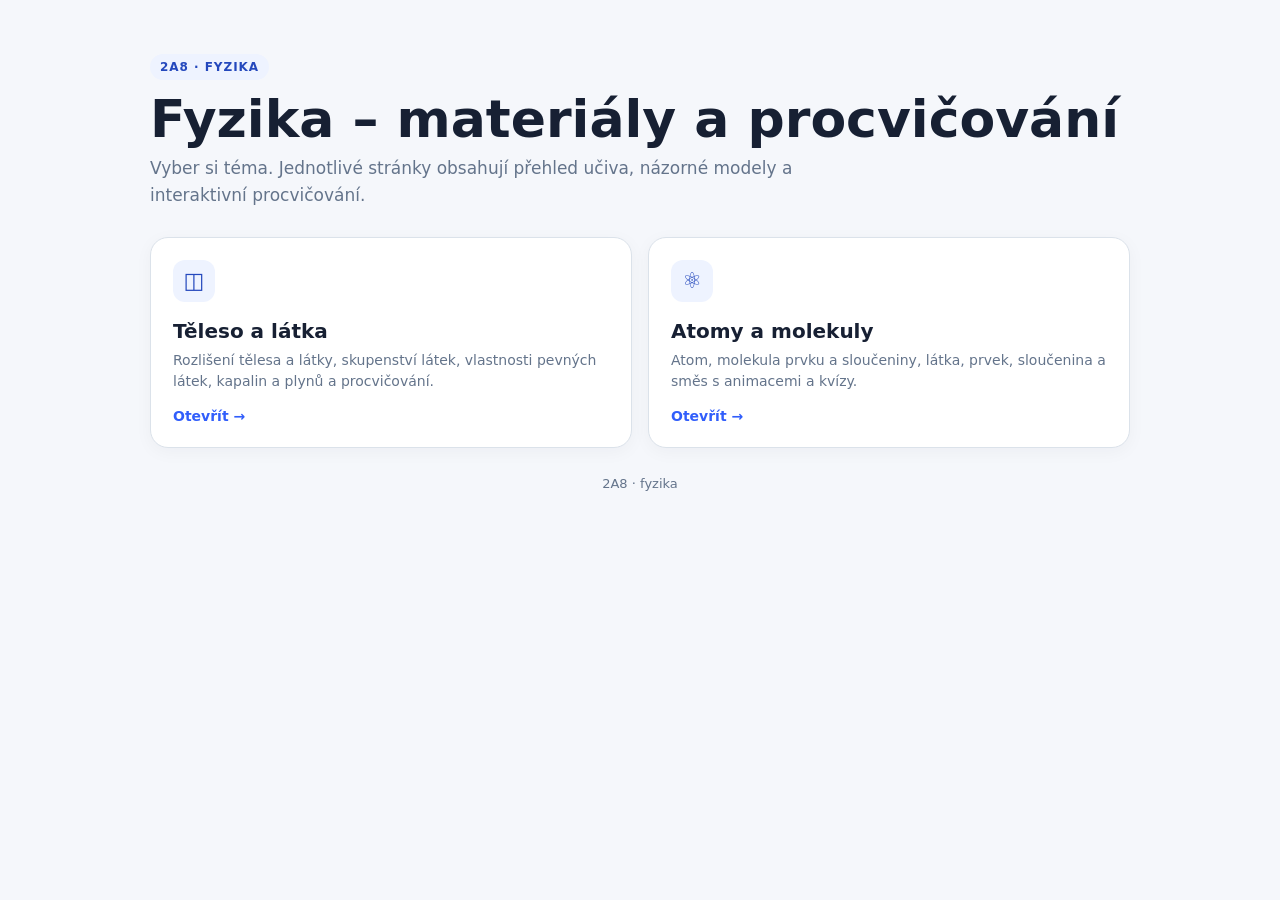
==== index.html @ ab879000 "Přidání rozcestníku pro 2A8" ====
<!doctype html>
<html lang="cs">
<head>
<meta charset="utf-8">
<meta name="viewport" content="width=device-width,initial-scale=1">
<title>2A8 – fyzika</title>
<style>
:root{
  --bg:#f5f7fb;
  --card:#ffffff;
  --ink:#172033;
  --muted:#64748b;
  --line:#dbe2ea;
  --accent:#315efb;
  --soft:#eef3ff;
}
*{box-sizing:border-box}
body{
  margin:0;
  min-height:100vh;
  font-family:Inter,system-ui,-apple-system,"Segoe UI",Roboto,Arial,sans-serif;
  background:var(--bg);
  color:var(--ink);
}
.wrap{
  width:min(980px,calc(100% - 32px));
  margin:0 auto;
  padding:54px 0 70px;
}
header{margin-bottom:28px}
.eyebrow{
  display:inline-block;
  padding:6px 10px;
  border-radius:999px;
  background:var(--soft);
  color:#2448bd;
  font-size:12px;
  font-weight:800;
  text-transform:uppercase;
  letter-spacing:.08em;
}
h1{
  margin:12px 0 8px;
  font-size:clamp(32px,6vw,52px);
  line-height:1.05;
}
.intro{
  margin:0;
  max-width:650px;
  color:var(--muted);
  font-size:17px;
  line-height:1.6;
}
.grid{
  display:grid;
  grid-template-columns:repeat(2,minmax(0,1fr));
  gap:16px;
}
.card{
  display:block;
  min-height:170px;
  padding:22px;
  border:1px solid var(--line);
  border-radius:18px;
  background:var(--card);
  color:inherit;
  text-decoration:none;
  box-shadow:0 4px 18px rgba(15,23,42,.04);
  transition:transform .16s ease,box-shadow .16s ease,border-color .16s ease;
}
.card:hover{
  transform:translateY(-2px);
  border-color:#9fb2ff;
  box-shadow:0 10px 28px rgba(15,23,42,.08);
}
.icon{
  width:42px;
  height:42px;
  display:grid;
  place-items:center;
  margin-bottom:17px;
  border-radius:12px;
  background:var(--soft);
  color:#2448bd;
  font-size:22px;
  font-weight:900;
}
.card h2{
  margin:0 0 7px;
  font-size:20px;
}
.card p{
  margin:0;
  color:var(--muted);
  line-height:1.5;
  font-size:14px;
}
.open{
  display:inline-block;
  margin-top:16px;
  color:var(--accent);
  font-weight:800;
  font-size:14px;
}
footer{
  margin-top:28px;
  color:var(--muted);
  font-size:13px;
  text-align:center;
}
@media(max-width:650px){
  .wrap{width:min(100% - 22px,980px);padding:30px 0 90px}
  header{margin-bottom:20px}
  .grid{grid-template-columns:1fr;gap:11px}
  .card{min-height:auto;padding:18px}
  .icon{margin-bottom:13px}
}
</style>
</head>
<body>
<main class="wrap">
  <header>
    <span class="eyebrow">2A8 · fyzika</span>
    <h1>Fyzika – materiály a procvičování</h1>
    <p class="intro">Vyber si téma. Jednotlivé stránky obsahují přehled učiva, názorné modely a interaktivní procvičování.</p>
  </header>

  <section class="grid" aria-label="Materiály">
    <a class="card" href="latka.html">
      <div class="icon">◫</div>
      <h2>Těleso a látka</h2>
      <p>Rozlišení tělesa a látky, skupenství látek, vlastnosti pevných látek, kapalin a plynů a procvičování.</p>
      <span class="open">Otevřít →</span>
    </a>

    <a class="card" href="atomy.html">
      <div class="icon">⚛</div>
      <h2>Atomy a molekuly</h2>
      <p>Atom, molekula prvku a sloučeniny, látka, prvek, sloučenina a směs s animacemi a kvízy.</p>
      <span class="open">Otevřít →</span>
    </a>
  </section>

  <footer>2A8 · fyzika</footer>
</main>
</body>
</html>
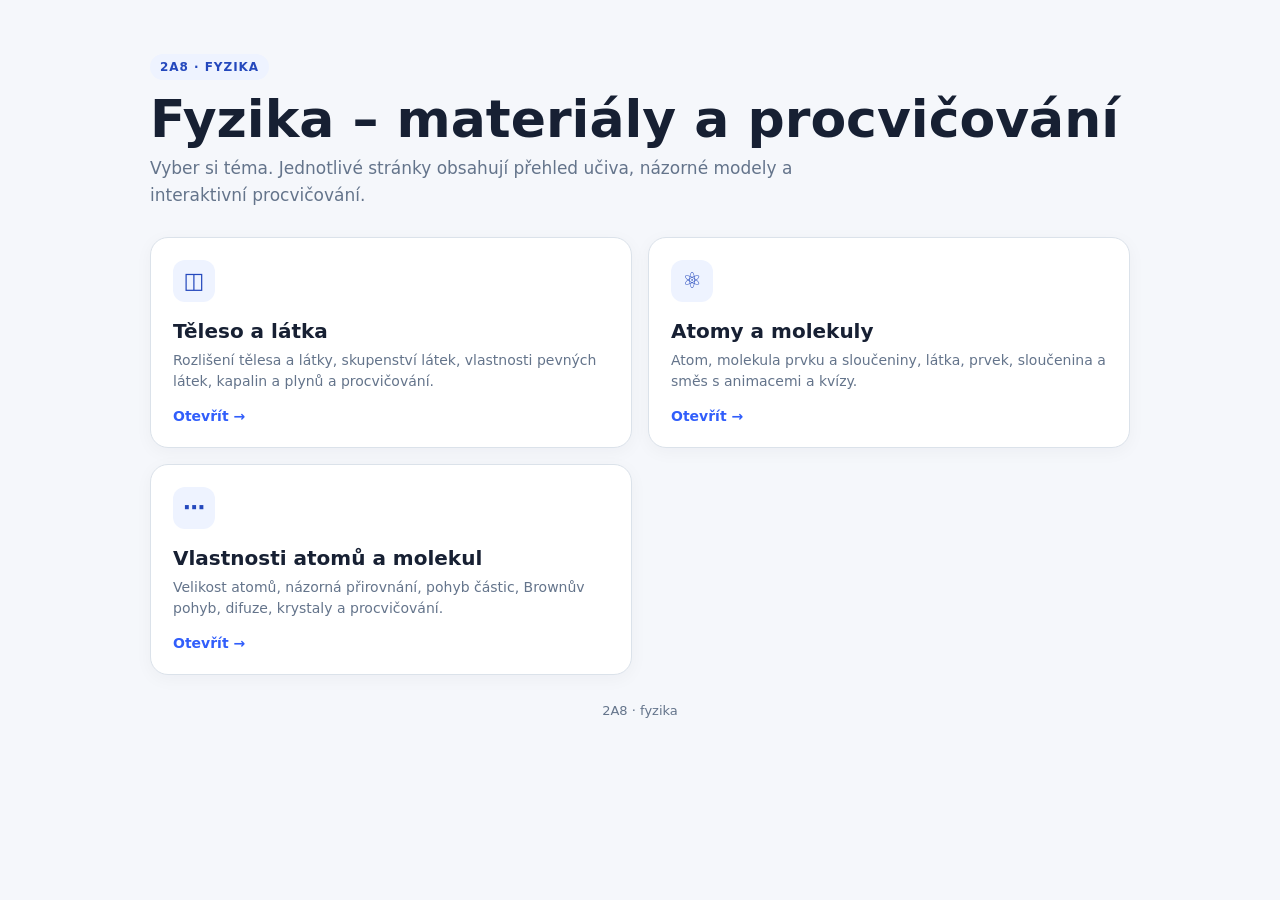
==== commit 0a80575e: "Přidat Vlastnosti atomů a molekul do rozcestníku" ====
--- a/index.html
+++ b/index.html
@@ -139,6 +139,13 @@
       <p>Atom, molekula prvku a sloučeniny, látka, prvek, sloučenina a směs s animacemi a kvízy.</p>
       <span class="open">Otevřít →</span>
     </a>
+
+    <a class="card" href="vlastnosti.html">
+      <div class="icon">⋯</div>
+      <h2>Vlastnosti atomů a molekul</h2>
+      <p>Velikost atomů, názorná přirovnání, pohyb částic, Brownův pohyb, difuze, krystaly a procvičování.</p>
+      <span class="open">Otevřít →</span>
+    </a>
   </section>
 
   <footer>2A8 · fyzika</footer>
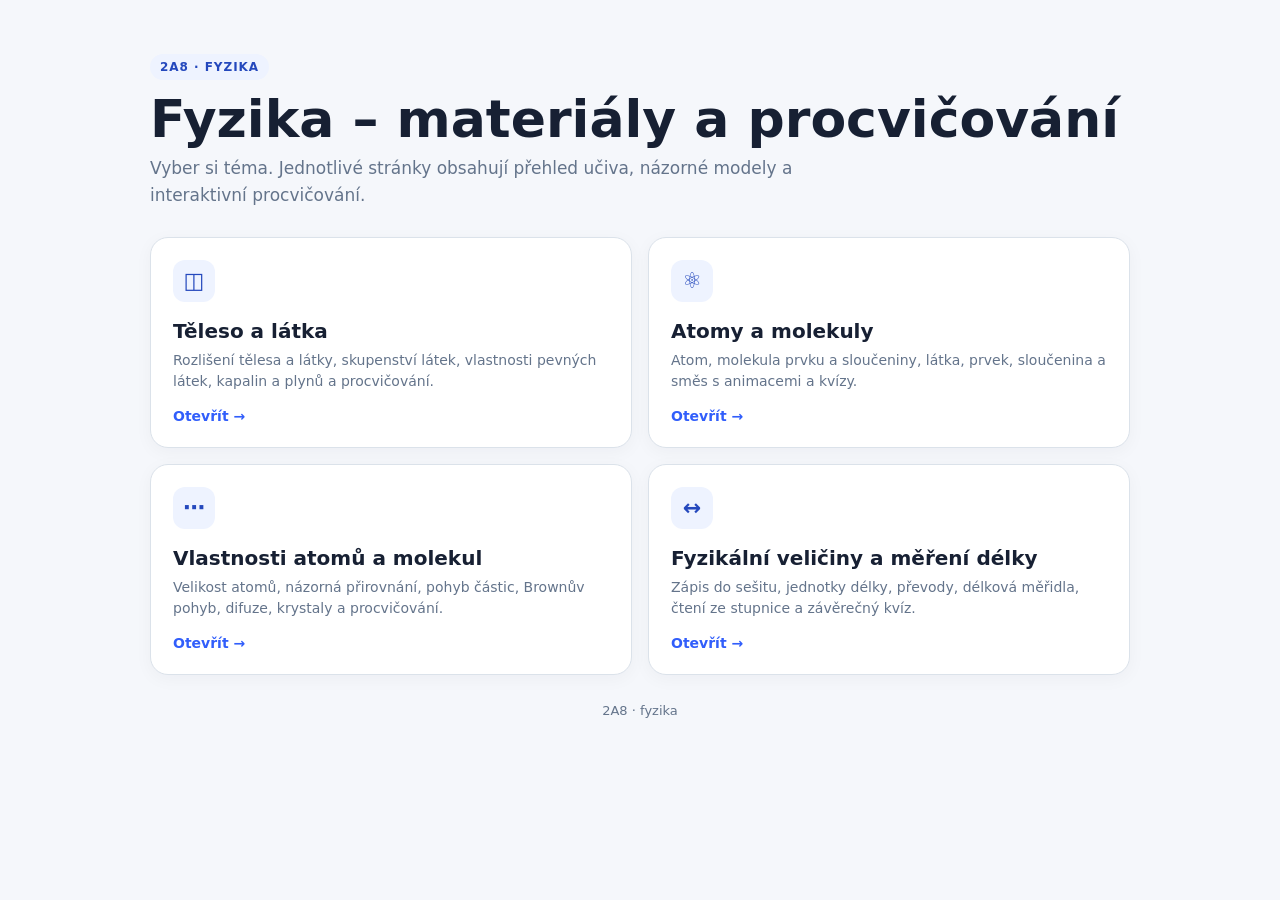
==== commit 03954d7a: "Přidat měření délky do rozcestníku" ====
--- a/index.html
+++ b/index.html
@@ -146,6 +146,13 @@
       <p>Velikost atomů, názorná přirovnání, pohyb částic, Brownův pohyb, difuze, krystaly a procvičování.</p>
       <span class="open">Otevřít →</span>
     </a>
+
+    <a class="card" href="mereni-delky.html">
+      <div class="icon">↔</div>
+      <h2>Fyzikální veličiny a měření délky</h2>
+      <p>Zápis do sešitu, jednotky délky, převody, délková měřidla, čtení ze stupnice a závěrečný kvíz.</p>
+      <span class="open">Otevřít →</span>
+    </a>
   </section>
 
   <footer>2A8 · fyzika</footer>
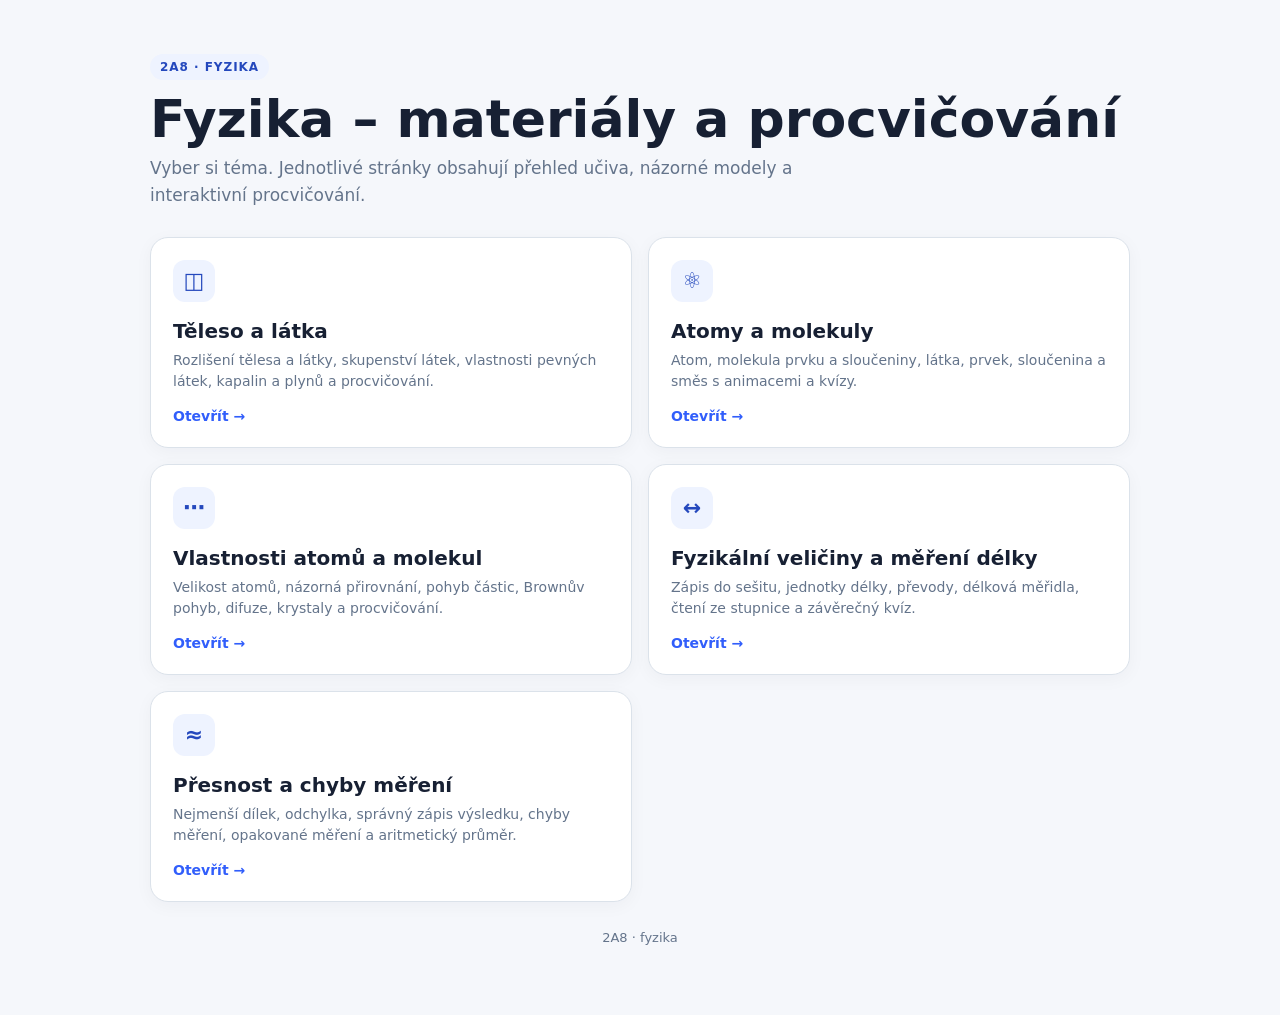
==== commit ec997fc1: "Přidat přesnost měření na rozcestník" ====
--- a/index.html
+++ b/index.html
@@ -153,6 +153,13 @@
       <p>Zápis do sešitu, jednotky délky, převody, délková měřidla, čtení ze stupnice a závěrečný kvíz.</p>
       <span class="open">Otevřít →</span>
     </a>
+    <a class="card" href="presnost-mereni.html">
+      <div class="icon">≈</div>
+      <h2>Přesnost a chyby měření</h2>
+      <p>Nejmenší dílek, odchylka, správný zápis výsledku, chyby měření, opakované měření a aritmetický průměr.</p>
+      <span class="open">Otevřít →</span>
+    </a>
+
   </section>
 
   <footer>2A8 · fyzika</footer>
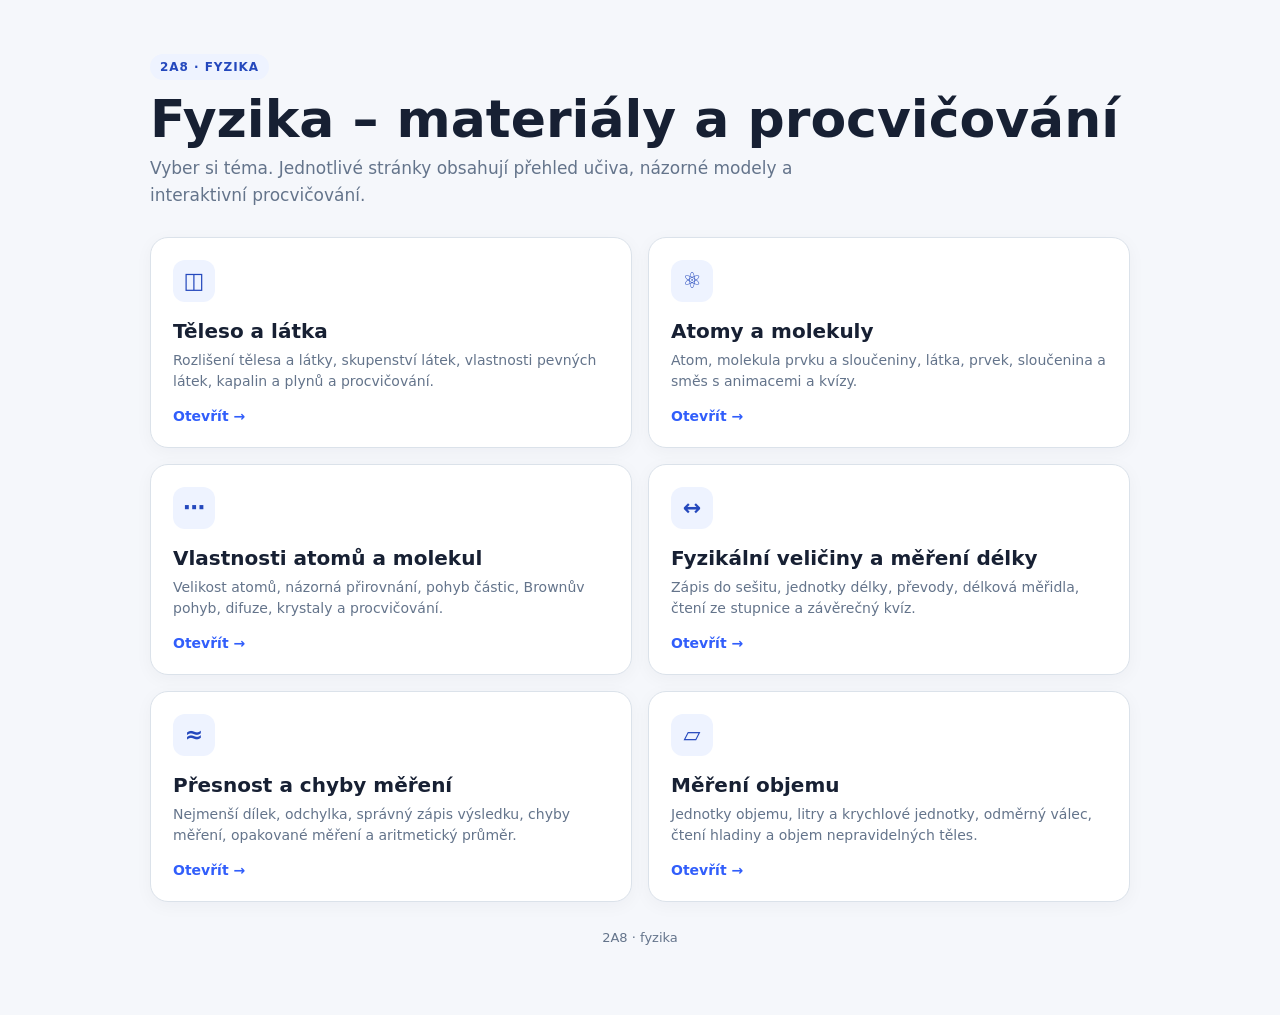
==== commit 07bea872: "Přidat měření objemu na rozcestník" ====
--- a/index.html
+++ b/index.html
@@ -160,6 +160,13 @@
       <span class="open">Otevřít →</span>
     </a>
 
+    <a class="card" href="mereni-objemu.html">
+      <div class="icon">▱</div>
+      <h2>Měření objemu</h2>
+      <p>Jednotky objemu, litry a krychlové jednotky, odměrný válec, čtení hladiny a objem nepravidelných těles.</p>
+      <span class="open">Otevřít →</span>
+    </a>
+
   </section>
 
   <footer>2A8 · fyzika</footer>
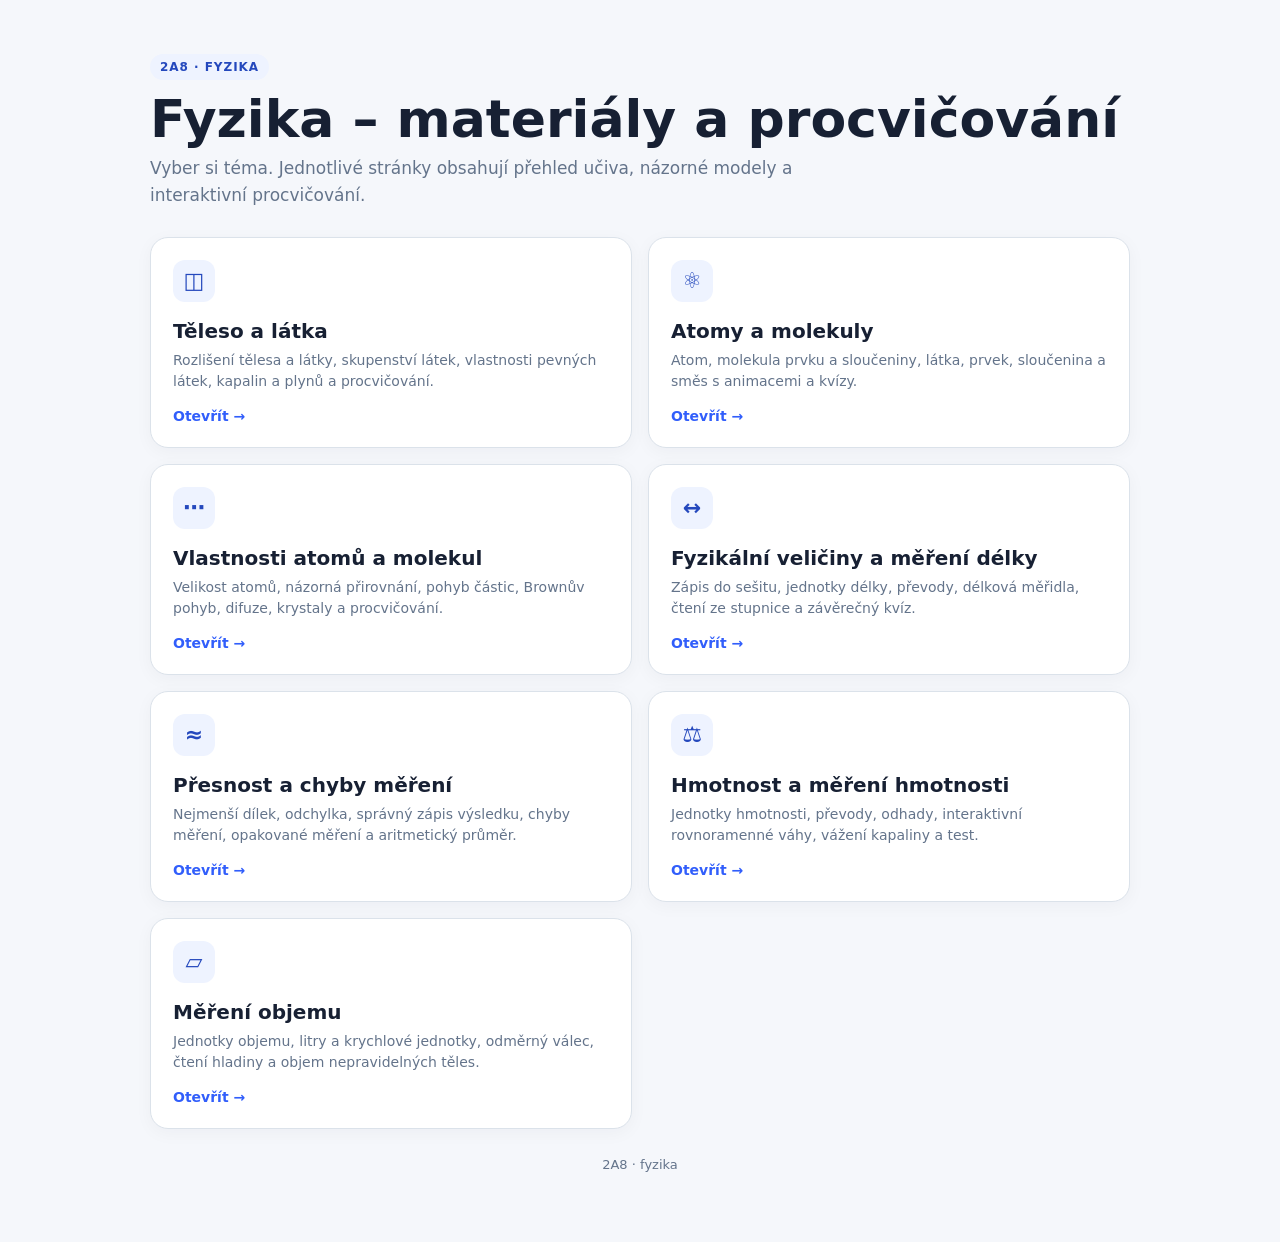
==== commit 10131283: "Zařadit měření hmotnosti do rozcestníku 2A8" ====
--- a/index.html
+++ b/index.html
@@ -160,6 +160,13 @@
       <span class="open">Otevřít →</span>
     </a>
 
+    <a class="card" href="mereni-hmotnosti.html">
+      <div class="icon">⚖</div>
+      <h2>Hmotnost a měření hmotnosti</h2>
+      <p>Jednotky hmotnosti, převody, odhady, interaktivní rovnoramenné váhy, vážení kapaliny a test.</p>
+      <span class="open">Otevřít →</span>
+    </a>
+
     <a class="card" href="mereni-objemu.html">
       <div class="icon">▱</div>
       <h2>Měření objemu</h2>
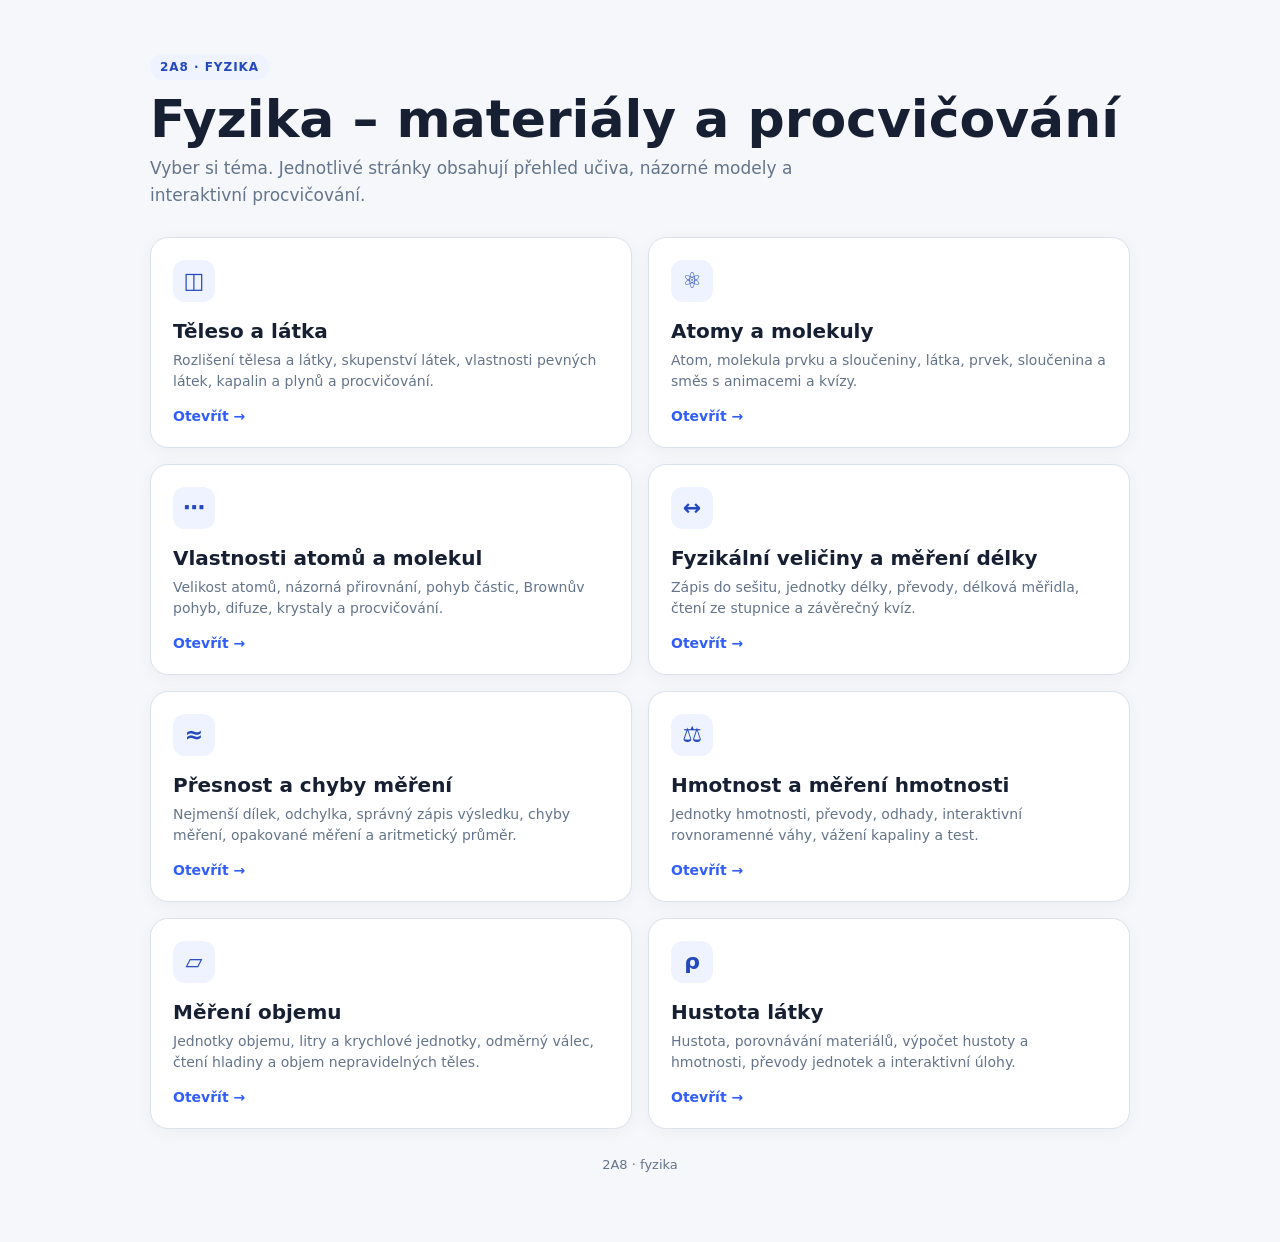
==== commit ec019fe6: "Link density chapter from physics 2A8 index" ====
--- a/index.html
+++ b/index.html
@@ -174,6 +174,13 @@
       <span class="open">Otevřít →</span>
     </a>
 
+    <a class="card" href="hustota.html">
+      <div class="icon">ρ</div>
+      <h2>Hustota látky</h2>
+      <p>Hustota, porovnávání materiálů, výpočet hustoty a hmotnosti, převody jednotek a interaktivní úlohy.</p>
+      <span class="open">Otevřít →</span>
+    </a>
+
   </section>
 
   <footer>2A8 · fyzika</footer>
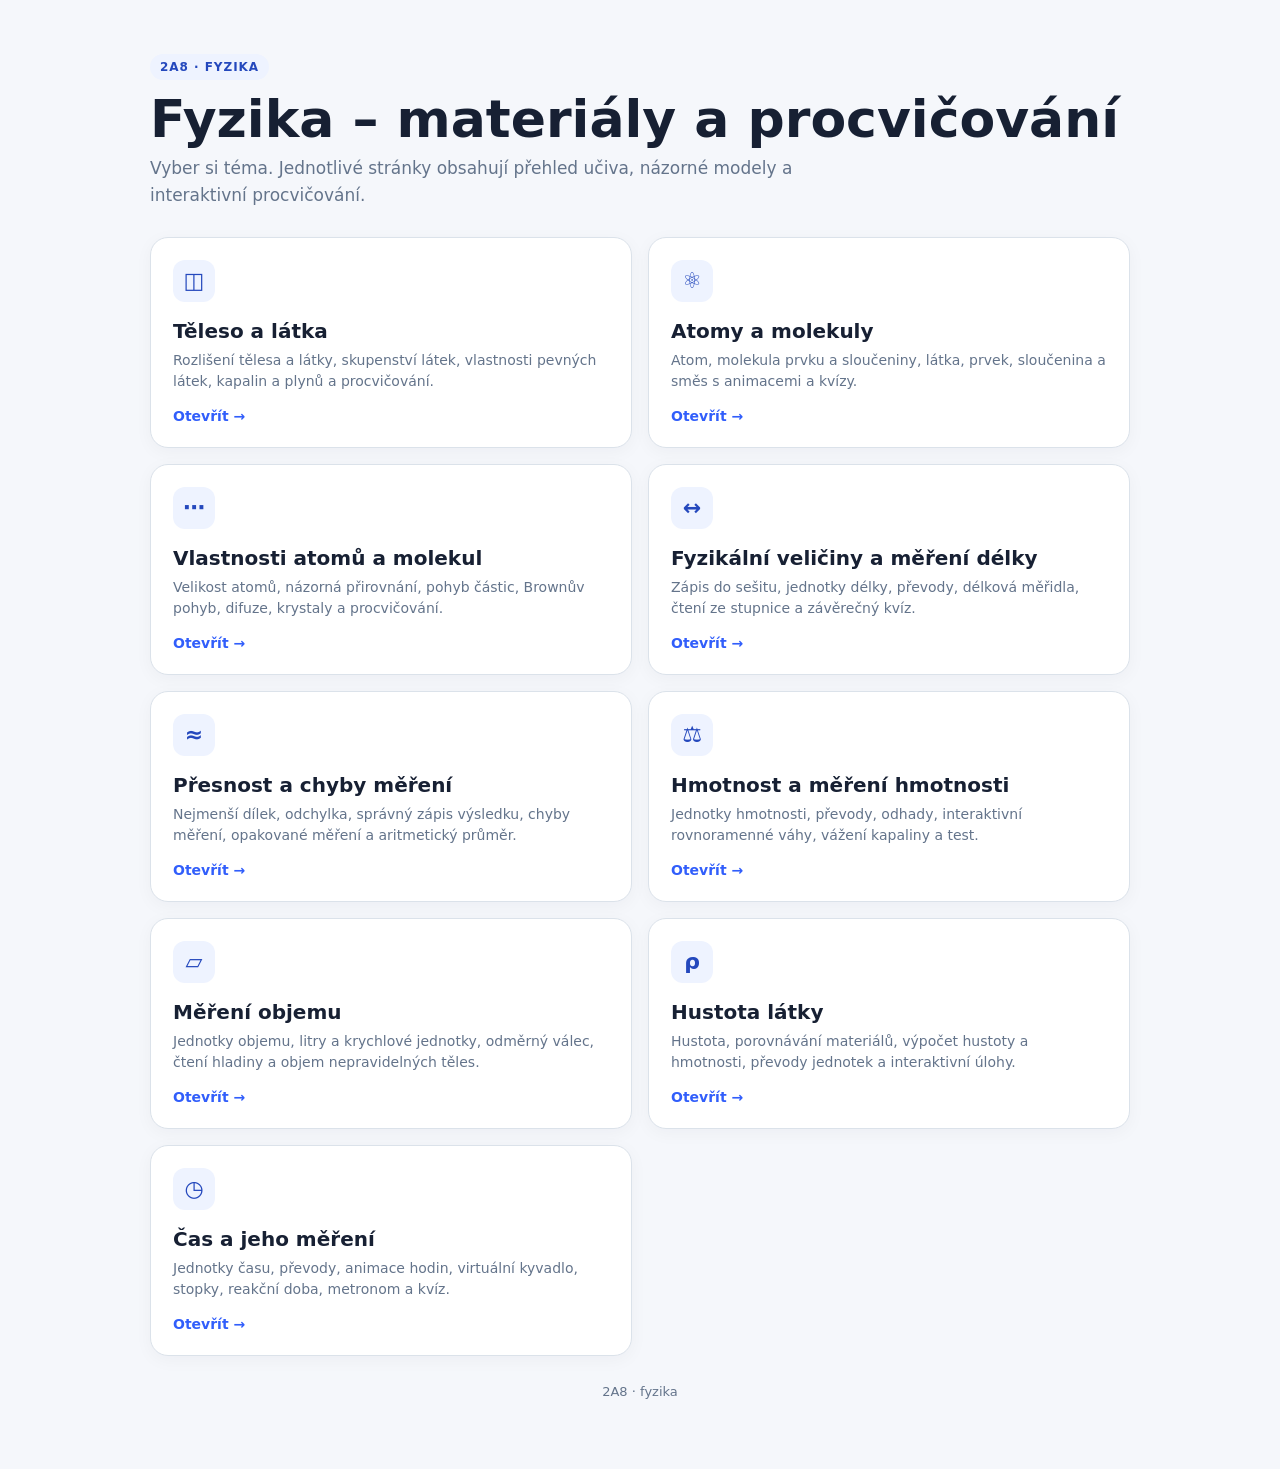
==== commit 8bc5d57b: "Přidat čas a jeho měření do rozcestníku 2A8" ====
--- a/index.html
+++ b/index.html
@@ -181,6 +181,13 @@
       <span class="open">Otevřít →</span>
     </a>
 
+    <a class="card" href="mereni-casu.html">
+      <div class="icon">◷</div>
+      <h2>Čas a jeho měření</h2>
+      <p>Jednotky času, převody, animace hodin, virtuální kyvadlo, stopky, reakční doba, metronom a kvíz.</p>
+      <span class="open">Otevřít →</span>
+    </a>
+
   </section>
 
   <footer>2A8 · fyzika</footer>
